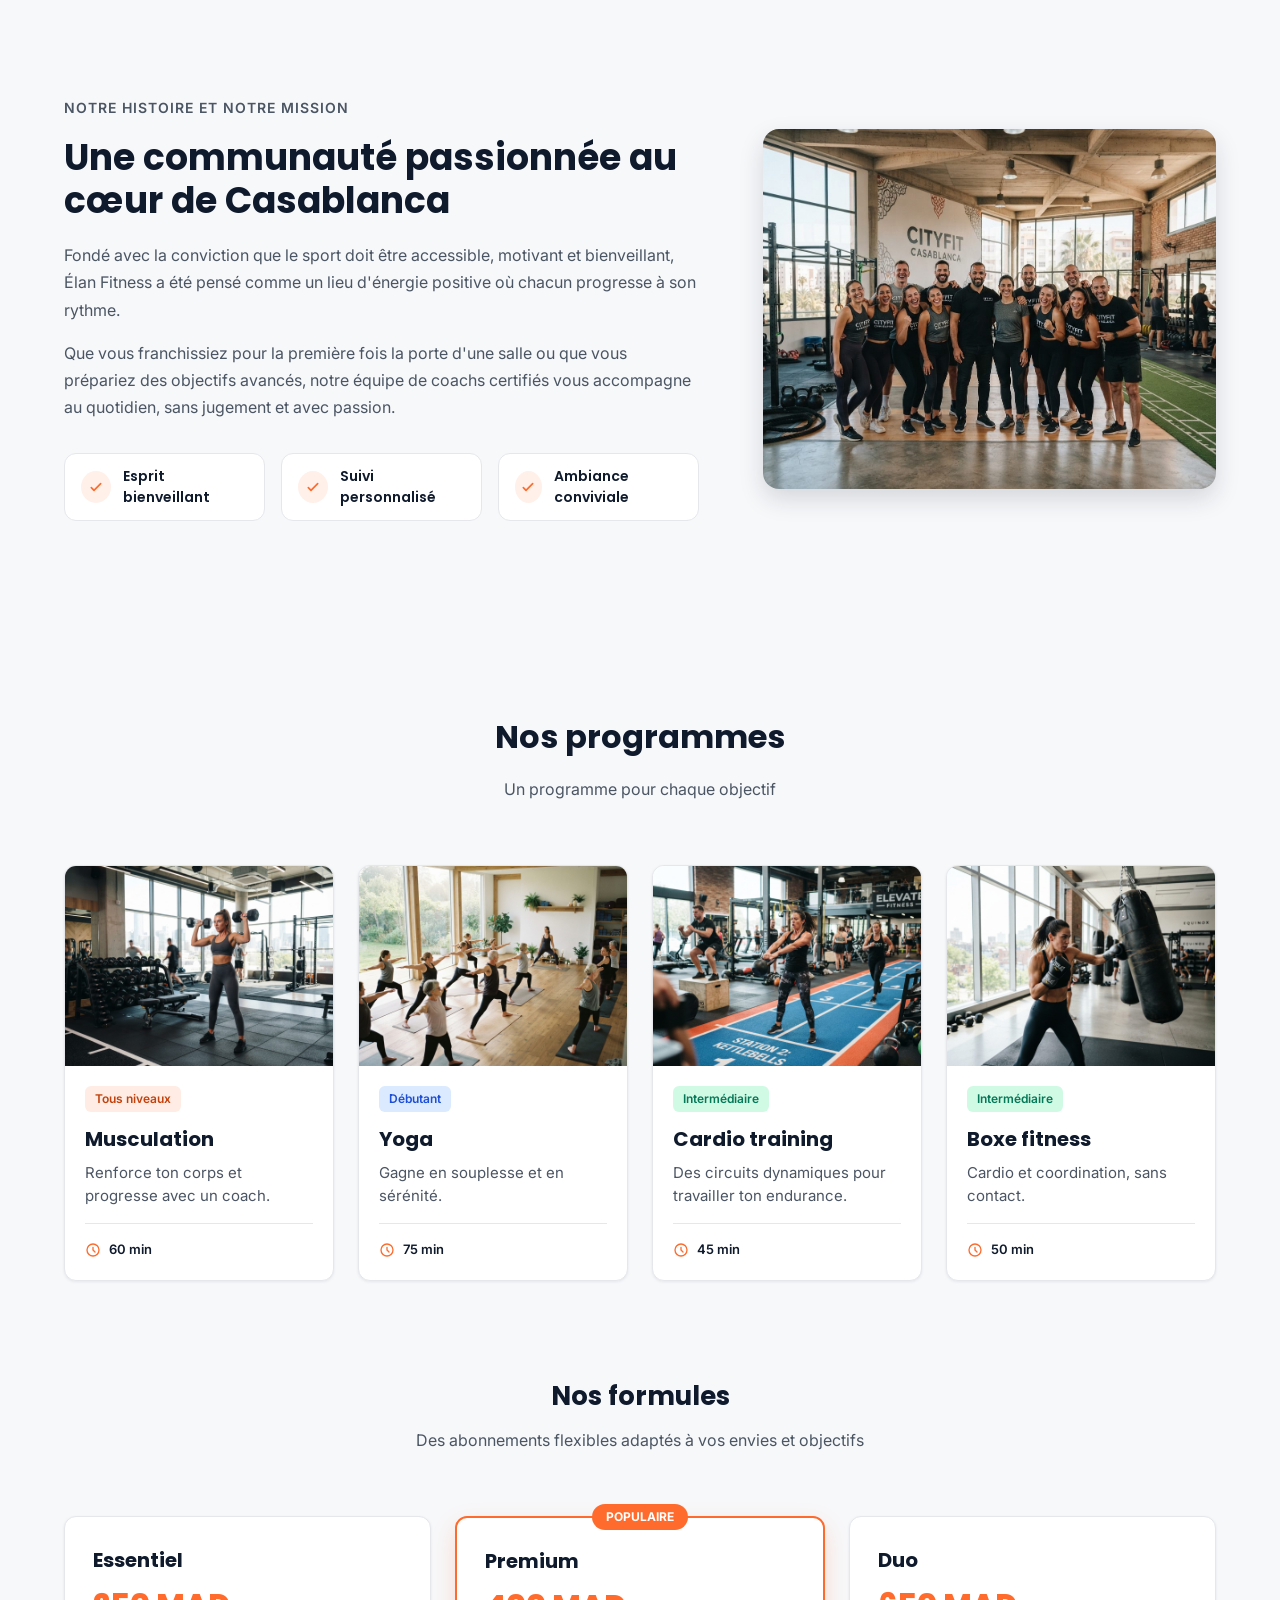
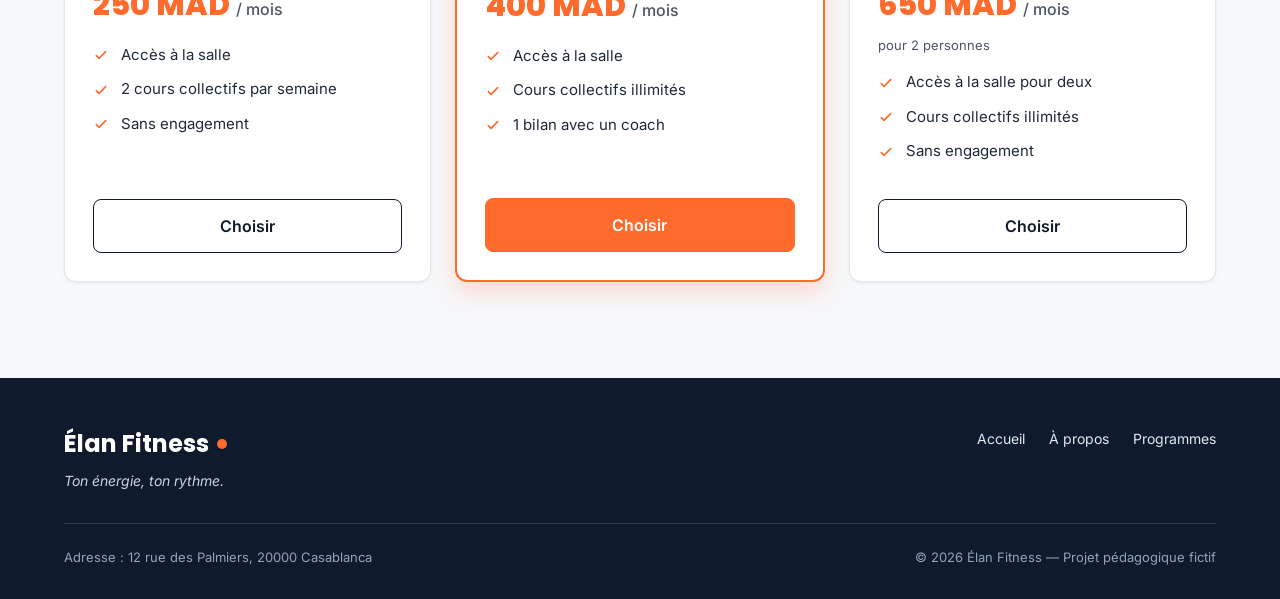
==== Amélioration d'un site web de Fitness/index2.html @ 56b57215 "frist commit" ====
<!DOCTYPE html>
<html lang="fr">
<head>
  <meta charset="UTF-8">
  <meta name="viewport" content="width=device-width, initial-scale=1">
  <meta name="description" content="Élan Fitness, salle de sport à Casablanca : musculation, yoga, cardio et boxe fitness avec des coachs diplômés. Réservez votre cours d'essai gratuit.">
  <title>Élan Fitness | Salle de sport à Casablanca</title>

  <link rel="preconnect" href="https://fonts.googleapis.com">
  <link rel="preconnect" href="https://fonts.gstatic.com" crossorigin>
  <link href="https://fonts.googleapis.com/css2?family=Inter:wght@400;500;600&family=Poppins:wght@600;700;800&display=swap" rel="stylesheet">

  <link rel="stylesheet" href="style.css">
</head>

<body>
  <section id="a-propos" class="section">
      <div class="conteneur apropos-contenu">

        <div class="apropos-texte">
          <p class="sur-titre">Notre histoire et notre mission</p>
          <h2>Une communauté passionnée au cœur de Casablanca</h2>
          <p>
            Fondé avec la conviction que le sport doit être accessible, motivant et bienveillant,
            Élan Fitness a été pensé comme un lieu d'énergie positive où chacun progresse à son rythme.
          </p>
          <p>
            Que vous franchissiez pour la première fois la porte d'une salle ou que vous prépariez des
            objectifs avancés, notre équipe de coachs certifiés vous accompagne au quotidien, sans
            jugement et avec passion.
          </p>

          <ul class="valeurs">
            <li class="valeur">
              <div class="icone icone-petite"><img src="img/icone-check.svg" alt=""></div>
              <span>Esprit bienveillant</span>
            </li>
            <li class="valeur">
              <div class="icone icone-petite"><img src="img/icone-check.svg" alt=""></div>
              <span>Suivi personnalisé</span>
            </li>
            <li class="valeur">
              <div class="icone icone-petite"><img src="img/icone-check.svg" alt=""></div>
              <span>Ambiance conviviale</span>
            </li>
          </ul>
        </div>

        <img class="apropos-image" src="img/equipe.jpg" alt="L'équipe de coachs d'Élan Fitness réunie dans la salle">

      </div>
    </section>

    <section id="programmes" class="section">
      <div class="conteneur">

        <div class="section-titre">
          <h2>Nos programmes</h2>
          <p>Un programme pour chaque objectif</p>
        </div>

        <div class="cartes">

          <article class="carte carte-programme">
            <img src="img/musculation.jpg" alt="Une sportive soulève des haltères dans l'espace musculation">
            <div class="programme-corps">
              <span class="etiquette etiquette-orange">Tous niveaux</span>
              <h3>Musculation</h3>
              <p>Renforce ton corps et progresse avec un coach.</p>
              <p class="duree"><img src="img/icone-duree.svg" alt="">60 min</p>
            </div>
          </article>

          <article class="carte carte-programme">
            <img src="img/yoga.jpg" alt="Un groupe pratique le yoga sur des tapis dans une salle lumineuse">
            <div class="programme-corps">
              <span class="etiquette etiquette-bleue">Débutant</span>
              <h3>Yoga</h3>
              <p>Gagne en souplesse et en sérénité.</p>
              <p class="duree"><img src="img/icone-duree.svg" alt="">75 min</p>
            </div>
          </article>

          <article class="carte carte-programme">
            <img src="img/cardio.jpg" alt="Des sportifs suivent un circuit de cardio training avec des kettlebells">
            <div class="programme-corps">
              <span class="etiquette etiquette-verte">Intermédiaire</span>
              <h3>Cardio training</h3>
              <p>Des circuits dynamiques pour travailler ton endurance.</p>
              <p class="duree"><img src="img/icone-duree.svg" alt="">45 min</p>
            </div>
          </article>

          <article class="carte carte-programme">
            <img src="img/boxe.jpg" alt="Une sportive frappe un sac de frappe pendant un cours de boxe fitness">
            <div class="programme-corps">
              <span class="etiquette etiquette-verte">Intermédiaire</span>
              <h3>Boxe fitness</h3>
              <p>Cardio et coordination, sans contact.</p>
              <p class="duree"><img src="img/icone-duree.svg" alt="">50 min</p>
            </div>
          </article>

        </div>

        <div class="formules">

          <div class="section-titre">
            <h3>Nos formules</h3>
            <p>Des abonnements flexibles adaptés à vos envies et objectifs</p>
          </div>

          <div class="cartes">

            <article class="carte formule">
              <h4>Essentiel</h4>
              <p class="prix">250 MAD <span>/ mois</span></p>
              <ul class="formule-liste">
                <li>Accès à la salle</li>
                <li>2 cours collectifs par semaine</li>
                <li>Sans engagement</li>
              </ul>
              <a href="#contact" class="bouton bouton-secondaire">Choisir</a>
            </article>

            <article class="carte formule formule-populaire">
              <p class="badge-populaire">Populaire</p>
              <h4>Premium</h4>
              <p class="prix">400 MAD <span>/ mois</span></p>
              <ul class="formule-liste">
                <li>Accès à la salle</li>
                <li>Cours collectifs illimités</li>
                <li>1 bilan avec un coach</li>
              </ul>
              <a href="#contact" class="bouton bouton-principal">Choisir</a>
            </article>

            <article class="carte formule">
              <h4>Duo</h4>
              <p class="prix">650 MAD <span>/ mois</span></p>
              <p class="prix-note">pour 2 personnes</p>
              <ul class="formule-liste">
                <li>Accès à la salle pour deux</li>
                <li>Cours collectifs illimités</li>
                <li>Sans engagement</li>
              </ul>
              <a href="#contact" class="bouton bouton-secondaire">Choisir</a>
            </article>

          </div>
        </div>

      </div>
    </section>

  </main>

  <footer class="pied-de-page">
    <div class="conteneur">

      <div class="pied-haut">
        <div>
          <p class="logo logo-clair">Élan Fitness</p>
          <p class="slogan">Ton énergie, ton rythme.</p>
        </div>

        <nav aria-label="Navigation du pied de page">
          <ul class="menu menu-pied">
            <li><a href="#accueil">Accueil</a></li>
            <li><a href="#a-propos">À propos</a></li>
            <li><a href="#programmes">Programmes</a></li>
          </ul>
        </nav>
      </div>

      <div class="pied-bas">
        <p>Adresse : 12 rue des Palmiers, 20000 Casablanca</p>
        <p>&copy; 2026 Élan Fitness — Projet pédagogique fictif</p>
      </div>

    </div>
  </footer>

</body>
</html>


   
</body>
---- Amélioration d'un site web de Fitness/style.css ----
* {
  box-sizing: border-box;
  margin: 0;
  padding: 0;
}

html {
  scroll-behavior: smooth;
}

body {
  font-family: 'Inter', Arial, sans-serif;
  font-size: 16px;
  line-height: 1.5;
  color: #1F2937;
  background-color: #F7F8FA;
}

h1, h2, h3, h4 {
  font-family: 'Poppins', Arial, sans-serif;
  color: #0F1B2D;
}

a {
  color: inherit;
  text-decoration: none;
}

ul {
  list-style: none;
}

img {
  display: block;
  max-width: 100%;
}

a:focus-visible,
button:focus-visible {
  outline: 3px solid #FF6B2C;
  outline-offset: 2px;
}

.conteneur {
  width: 100%;
  max-width: 1200px;
  margin: 0 auto;
  padding: 0 24px;
}

.section {
  padding: 96px 0;
}

.section-blanche {
  background-color: #FFFFFF;
  border-top: 1px solid #E5E7EB;
  border-bottom: 1px solid #E5E7EB;
}

.section-titre {
  max-width: 640px;
  margin: 0 auto 64px;
  text-align: center;
}

.section-titre h2 {
  font-size: 32px;
  margin-bottom: 16px;
}

.section-titre h3 {
  font-size: 26px;
  margin-bottom: 12px;
}

.section-titre p {
  color: #4B5563;
}

.sur-titre {
  font-size: 14px;
  font-weight: 600;
  color: #FF6B2C;
  text-transform: uppercase;
  letter-spacing: 1px;
  margin-bottom: 12px;
}

.bouton {
  display: inline-block;
  padding: 14px 28px;
  border-radius: 8px;
  font-size: 16px;
  font-weight: 600;
  text-align: center;
  cursor: pointer;
}

.bouton-principal {
  background-color: #FF6B2C;
  border: 1px solid #FF6B2C;
  color: #FFFFFF;
}

.bouton-principal:hover {
  background-color: #F05817;
}

.bouton-secondaire {
  background-color: #FFFFFF;
  border: 1px solid #0F1B2D;
  color: #0F1B2D;
}

.bouton-secondaire:hover {
  background-color: #F3F4F6;
}

.cartes {
  display: flex;
  gap: 24px;
}

.carte {
  flex: 1;
  background-color: #FFFFFF;
  border: 1px solid #E5E7EB;
  border-radius: 12px;
  box-shadow: 0 1px 3px rgba(15, 27, 45, 0.08);
}

.icone {
  width: 48px;
  height: 48px;
  background-color: #FFF0EA;
  border-radius: 8px;
  display: flex;
  align-items: center;
  justify-content: center;
}

.icone img {
  width: 24px;
  height: 24px;
}

.icone-petite {
  width: 32px;
  height: 32px;
  border-radius: 50%;
}

.icone-petite img {
  width: 16px;
  height: 16px;
}

.en-tete {
  position: sticky;
  top: 0;
  z-index: 10;
  background-color: #FFFFFF;
  border-bottom: 1px solid #E5E7EB;
}

.en-tete-contenu {
  height: 80px;
  display: flex;
  align-items: center;
  justify-content: space-between;
}

.logo {
  display: flex;
  align-items: center;
  font-family: 'Poppins', Arial, sans-serif;
  font-size: 24px;
  font-weight: 700;
  color: #0F1B2D;
}

.logo::after {
  content: "";
  width: 10px;
  height: 10px;
  margin-left: 8px;
  background-color: #FF6B2C;
  border-radius: 50%;
}

.menu {
  display: flex;
  gap: 32px;
}

.menu a {
  font-weight: 500;
  padding-bottom: 4px;
  border-bottom: 2px solid transparent;
}

.menu a:hover {
  color: #FF6B2C;
}

.menu .lien-actif {
  color: #FF6B2C;
  font-weight: 600;
  border-bottom-color: #FF6B2C;
}

.hero {
  padding: 64px 0 96px;
}

.hero-contenu {
  display: flex;
  align-items: center;
  gap: 32px;
}

.hero-texte {
  flex: 7;
}

.hero-texte h1 {
  font-size: 48px;
  font-weight: 800;
  line-height: 1.2;
  margin-bottom: 24px;
}

.hero-description {
  max-width: 520px;
  font-size: 18px;
  line-height: 1.6;
  color: #4B5563;
  margin-bottom: 32px;
}

.boutons {
  display: flex;
  flex-wrap: wrap;
  gap: 16px;
}

.hero-image {
  flex: 5;
  min-width: 0;
  height: 400px;
  object-fit: cover;
  border-radius: 16px;
  border: 1px solid #E5E7EB;
  box-shadow: 0 10px 25px rgba(15, 27, 45, 0.15);
}

.chiffres {
  display: flex;
  margin-top: 64px;
  padding: 32px;
  background-color: #FFFFFF;
  border: 1px solid #E5E7EB;
  border-radius: 12px;
  box-shadow: 0 1px 3px rgba(15, 27, 45, 0.08);
}

.chiffre {
  flex: 1;
  text-align: center;
  font-weight: 500;
  color: #0F1B2D;
}

.chiffre + .chiffre {
  border-left: 1px solid #E5E7EB;
}

.chiffre-nombre {
  font-family: 'Poppins', Arial, sans-serif;
  font-size: 36px;
  font-weight: 800;
  color: #FF6B2C;
}

.carte-avantage {
  padding: 24px;
  background-color: #F7F8FA;
  box-shadow: none;
}

.carte-avantage .icone {
  margin-bottom: 20px;
}

.carte-avantage h3 {
  font-size: 20px;
  margin-bottom: 8px;
}

.carte-avantage p {
  color: #4B5563;
  line-height: 1.6;
}

.apropos-contenu {
  display: flex;
  align-items: center;
  gap: 64px;
}

.apropos-texte {
  flex: 7;
}

.apropos-texte h2 {
  font-size: 36px;
  line-height: 1.2;
  margin-bottom: 20px;
}

.apropos-texte p {
  color: #4B5563;
  line-height: 1.7;
  margin-bottom: 16px;
}

.valeurs {
  display: flex;
  gap: 16px;
  margin-top: 32px;
}

.valeur {
  flex: 1;
  display: flex;
  align-items: center;
  gap: 12px;
  padding: 12px 16px;
  background-color: #FFFFFF;
  border: 1px solid #E5E7EB;
  border-radius: 12px;
  font-family: 'Poppins', Arial, sans-serif;
  font-size: 14px;
  font-weight: 600;
  color: #0F1B2D;
}

.apropos-image {
  flex: 5;
  min-width: 0;
  height: 360px;
  object-fit: cover;
  border-radius: 16px;
  box-shadow: 0 10px 25px rgba(15, 27, 45, 0.15);
}

.carte-programme {
  display: flex;
  flex-direction: column;
  overflow: hidden;
}

.carte-programme > img {
  width: 100%;
  height: 200px;
  object-fit: cover;
}

.programme-corps {
  flex: 1;
  display: flex;
  flex-direction: column;
  padding: 20px;
}

.programme-corps h3 {
  font-size: 20px;
  margin-bottom: 8px;
}

.programme-corps p {
  font-size: 15px;
  color: #4B5563;
}

.etiquette {
  align-self: flex-start;
  padding: 4px 10px;
  margin-bottom: 12px;
  border-radius: 6px;
  font-size: 12px;
  font-weight: 600;
}

.etiquette-orange {
  background-color: #FFEDE5;
  color: #C2410C;
}

.etiquette-bleue {
  background-color: #DBEAFE;
  color: #1D4ED8;
}

.etiquette-verte {
  background-color: #D1FAE5;
  color: #047857;
}

.programme-corps .duree {
  display: flex;
  align-items: center;
  gap: 8px;
  margin-top: auto;
  padding-top: 16px;
  border-top: 1px solid #E5E7EB;
  font-size: 13px;
  font-weight: 600;
  color: #0F1B2D;
}

.programme-corps h3 + p {
  margin-bottom: 16px;
}

.duree img {
  width: 16px;
  height: 16px;
}

.formules {
  margin-top: 96px;
}

.formule {
  position: relative;
  display: flex;
  flex-direction: column;
  padding: 28px;
}

.formule h4 {
  font-size: 20px;
}

.prix {
  margin: 8px 0 16px;
  font-family: 'Poppins', Arial, sans-serif;
  font-size: 30px;
  font-weight: 800;
  color: #FF6B2C;
}

.prix span {
  font-family: 'Inter', Arial, sans-serif;
  font-size: 16px;
  font-weight: 500;
  color: #4B5563;
}

.prix-note {
  margin: -8px 0 16px;
  font-size: 13px;
  color: #4B5563;
}

.formule-liste {
  flex: 1;
  margin-bottom: 24px;
}

.formule-liste li {
  padding-left: 28px;
  margin-bottom: 12px;
  font-size: 15px;
  background-image: url('img/icone-check.svg');
  background-repeat: no-repeat;
  background-position: left center;
  background-size: 16px;
}

.formule .bouton {
  display: block;
}

.formule-populaire {
  border: 2px solid #FF6B2C;
  box-shadow: 0 10px 25px rgba(255, 107, 44, 0.2);
}

.badge-populaire {
  position: absolute;
  top: -14px;
  left: 50%;
  transform: translateX(-50%);
  padding: 4px 14px;
  background-color: #FF6B2C;
  border-radius: 999px;
  font-size: 12px;
  font-weight: 700;
  text-transform: uppercase;
  color: #FFFFFF;
}

.pied-de-page {
  padding: 48px 0 32px;
  background-color: #0F1B2D;
  color: #FFFFFF;
}

.pied-haut {
  display: flex;
  justify-content: space-between;
  align-items: flex-start;
  padding-bottom: 32px;
  border-bottom: 1px solid rgba(255, 255, 255, 0.15);
}

.logo-clair {
  color: #FFFFFF;
}

.slogan {
  margin-top: 8px;
  font-size: 14px;
  font-style: italic;
  color: #CBD5E1;
}

.menu-pied {
  gap: 24px;
}

.menu-pied a {
  font-size: 14px;
  font-weight: 400;
  color: #E2E8F0;
}

.pied-bas {
  display: flex;
  justify-content: space-between;
  margin-top: 24px;
  font-size: 13px;
  color: #94A3B8;
}
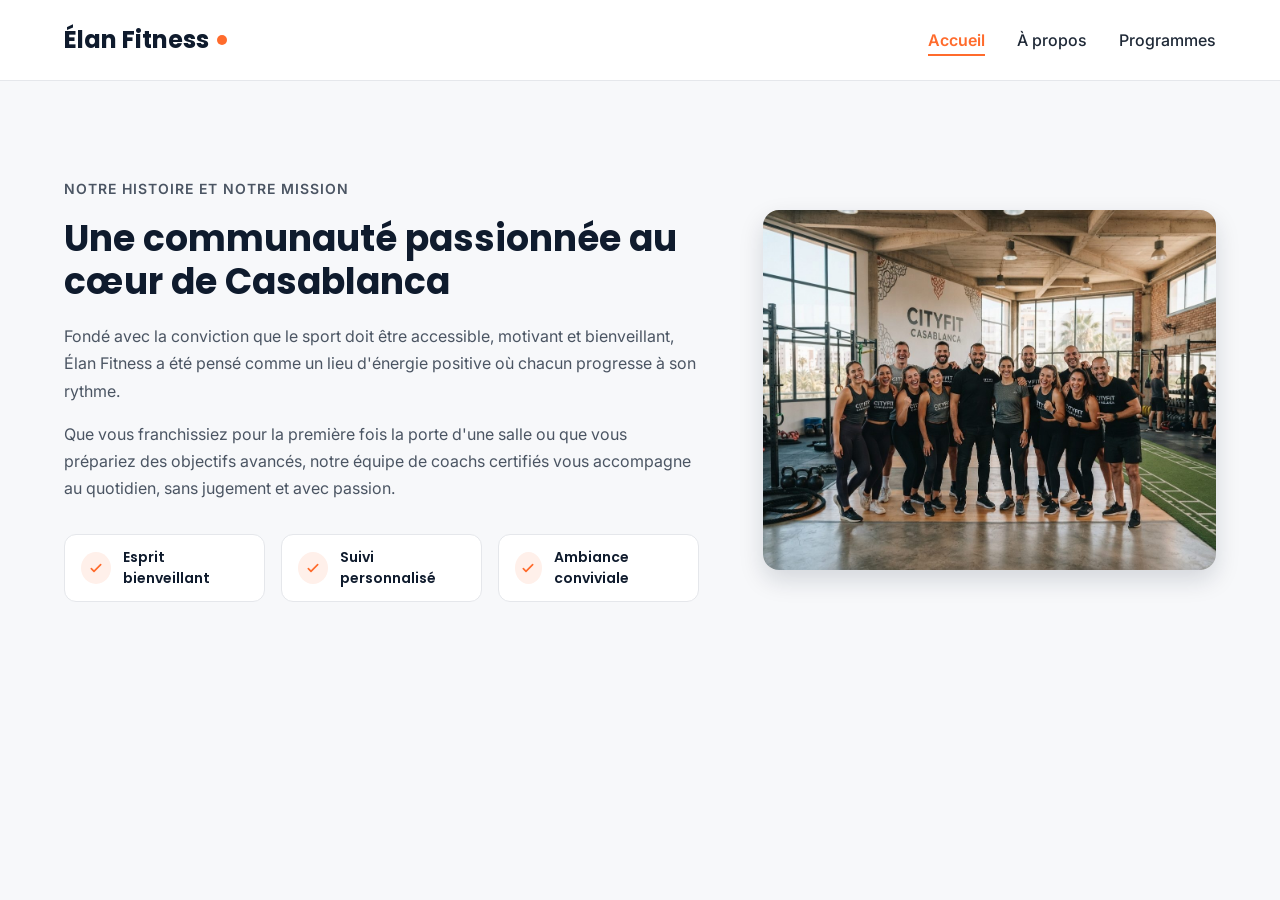
==== commit db92cc29: "seconde commit" ====
--- a/Amélioration d'un site web de Fitness/index2.html
+++ b/Amélioration d'un site web de Fitness/index2.html
@@ -1,3 +1,4 @@
+
 <!DOCTYPE html>
 <html lang="fr">
 <head>
@@ -14,6 +15,20 @@
 </head>
 
 <body>
+
+  <header class="en-tete">
+    <div class="conteneur en-tete-contenu">
+      <a href="#accueil" class="logo">Élan Fitness</a>
+
+      <nav aria-label="Navigation principale">
+        <ul class="menu">
+          <li><a href="index.html" class="lien-actif">Accueil</a></li>
+          <li><a href="index2.html">À propos</a></li>
+          <li><a href="index3.html">Programmes</a></li>
+        </ul>
+      </nav>
+    </div>
+  </header>
   <section id="a-propos" class="section">
       <div class="conteneur apropos-contenu">
 
@@ -50,140 +65,3 @@
 
       </div>
     </section>
-
-    <section id="programmes" class="section">
-      <div class="conteneur">
-
-        <div class="section-titre">
-          <h2>Nos programmes</h2>
-          <p>Un programme pour chaque objectif</p>
-        </div>
-
-        <div class="cartes">
-
-          <article class="carte carte-programme">
-            <img src="img/musculation.jpg" alt="Une sportive soulève des haltères dans l'espace musculation">
-            <div class="programme-corps">
-              <span class="etiquette etiquette-orange">Tous niveaux</span>
-              <h3>Musculation</h3>
-              <p>Renforce ton corps et progresse avec un coach.</p>
-              <p class="duree"><img src="img/icone-duree.svg" alt="">60 min</p>
-            </div>
-          </article>
-
-          <article class="carte carte-programme">
-            <img src="img/yoga.jpg" alt="Un groupe pratique le yoga sur des tapis dans une salle lumineuse">
-            <div class="programme-corps">
-              <span class="etiquette etiquette-bleue">Débutant</span>
-              <h3>Yoga</h3>
-              <p>Gagne en souplesse et en sérénité.</p>
-              <p class="duree"><img src="img/icone-duree.svg" alt="">75 min</p>
-            </div>
-          </article>
-
-          <article class="carte carte-programme">
-            <img src="img/cardio.jpg" alt="Des sportifs suivent un circuit de cardio training avec des kettlebells">
-            <div class="programme-corps">
-              <span class="etiquette etiquette-verte">Intermédiaire</span>
-              <h3>Cardio training</h3>
-              <p>Des circuits dynamiques pour travailler ton endurance.</p>
-              <p class="duree"><img src="img/icone-duree.svg" alt="">45 min</p>
-            </div>
-          </article>
-
-          <article class="carte carte-programme">
-            <img src="img/boxe.jpg" alt="Une sportive frappe un sac de frappe pendant un cours de boxe fitness">
-            <div class="programme-corps">
-              <span class="etiquette etiquette-verte">Intermédiaire</span>
-              <h3>Boxe fitness</h3>
-              <p>Cardio et coordination, sans contact.</p>
-              <p class="duree"><img src="img/icone-duree.svg" alt="">50 min</p>
-            </div>
-          </article>
-
-        </div>
-
-        <div class="formules">
-
-          <div class="section-titre">
-            <h3>Nos formules</h3>
-            <p>Des abonnements flexibles adaptés à vos envies et objectifs</p>
-          </div>
-
-          <div class="cartes">
-
-            <article class="carte formule">
-              <h4>Essentiel</h4>
-              <p class="prix">250 MAD <span>/ mois</span></p>
-              <ul class="formule-liste">
-                <li>Accès à la salle</li>
-                <li>2 cours collectifs par semaine</li>
-                <li>Sans engagement</li>
-              </ul>
-              <a href="#contact" class="bouton bouton-secondaire">Choisir</a>
-            </article>
-
-            <article class="carte formule formule-populaire">
-              <p class="badge-populaire">Populaire</p>
-              <h4>Premium</h4>
-              <p class="prix">400 MAD <span>/ mois</span></p>
-              <ul class="formule-liste">
-                <li>Accès à la salle</li>
-                <li>Cours collectifs illimités</li>
-                <li>1 bilan avec un coach</li>
-              </ul>
-              <a href="#contact" class="bouton bouton-principal">Choisir</a>
-            </article>
-
-            <article class="carte formule">
-              <h4>Duo</h4>
-              <p class="prix">650 MAD <span>/ mois</span></p>
-              <p class="prix-note">pour 2 personnes</p>
-              <ul class="formule-liste">
-                <li>Accès à la salle pour deux</li>
-                <li>Cours collectifs illimités</li>
-                <li>Sans engagement</li>
-              </ul>
-              <a href="#contact" class="bouton bouton-secondaire">Choisir</a>
-            </article>
-
-          </div>
-        </div>
-
-      </div>
-    </section>
-
-  </main>
-
-  <footer class="pied-de-page">
-    <div class="conteneur">
-
-      <div class="pied-haut">
-        <div>
-          <p class="logo logo-clair">Élan Fitness</p>
-          <p class="slogan">Ton énergie, ton rythme.</p>
-        </div>
-
-        <nav aria-label="Navigation du pied de page">
-          <ul class="menu menu-pied">
-            <li><a href="#accueil">Accueil</a></li>
-            <li><a href="#a-propos">À propos</a></li>
-            <li><a href="#programmes">Programmes</a></li>
-          </ul>
-        </nav>
-      </div>
-
-      <div class="pied-bas">
-        <p>Adresse : 12 rue des Palmiers, 20000 Casablanca</p>
-        <p>&copy; 2026 Élan Fitness — Projet pédagogique fictif</p>
-      </div>
-
-    </div>
-  </footer>
-
-</body>
-</html>
-
-
-   
-</body>
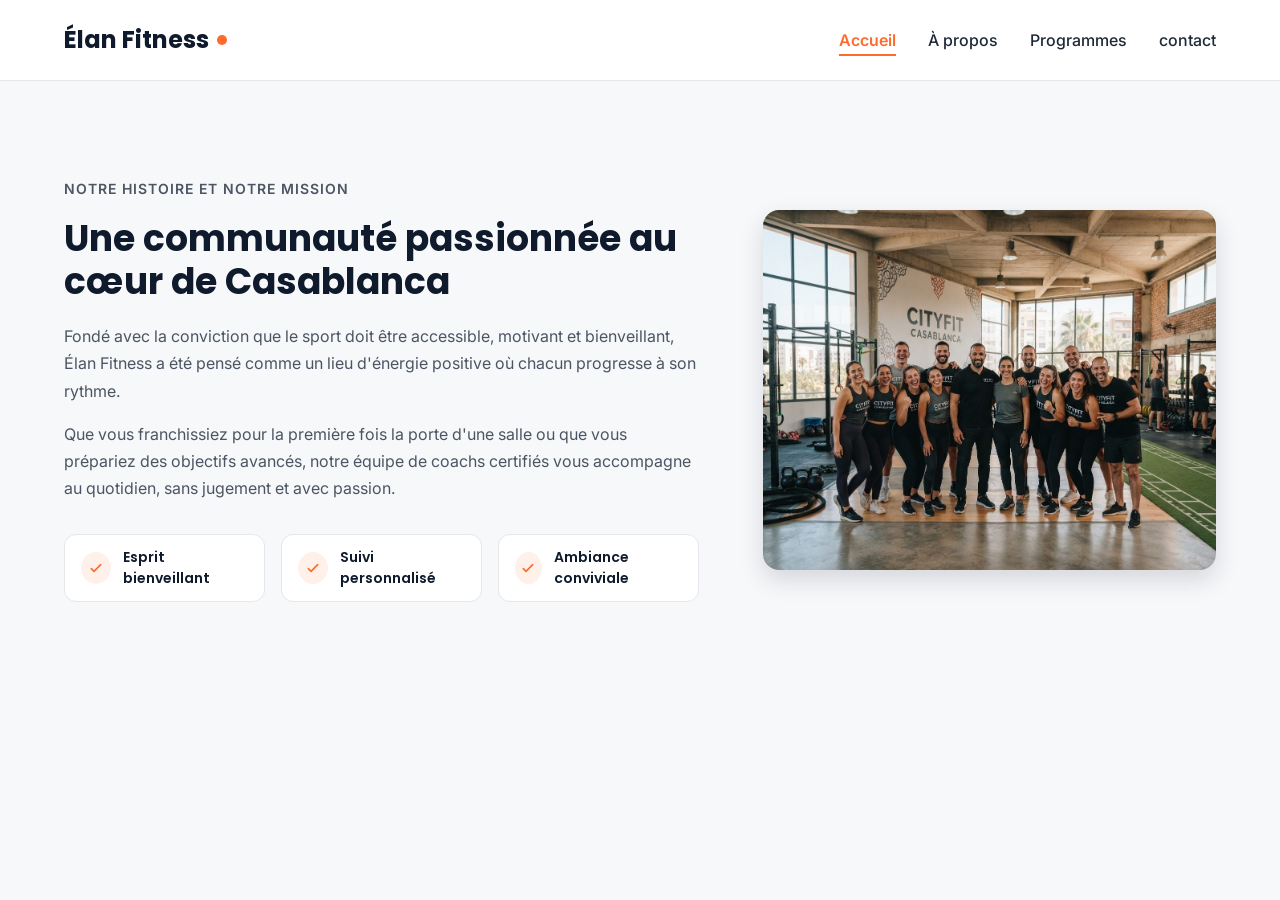
==== commit d92d6b03: "triple commit" ====
--- a/Amélioration d'un site web de Fitness/index2.html
+++ b/Amélioration d'un site web de Fitness/index2.html
@@ -25,6 +25,7 @@
           <li><a href="index.html" class="lien-actif">Accueil</a></li>
           <li><a href="index2.html">À propos</a></li>
           <li><a href="index3.html">Programmes</a></li>
+          <li><a href="index4.html">contact</a></li>
         </ul>
       </nav>
     </div>
--- a/Amélioration d'un site web de Fitness/style.css
+++ b/Amélioration d'un site web de Fitness/style.css
@@ -16,7 +16,10 @@
   background-color: #F7F8FA;
 }
 
-h1, h2, h3, h4 {
+h1,
+h2,
+h3,
+h4 {
   font-family: 'Poppins', Arial, sans-serif;
   color: #0F1B2D;
 }
@@ -272,7 +275,7 @@
   color: #0F1B2D;
 }
 
-.chiffre + .chiffre {
+.chiffre+.chiffre {
   border-left: 1px solid #E5E7EB;
 }
 
@@ -361,7 +364,7 @@
   overflow: hidden;
 }
 
-.carte-programme > img {
+.carte-programme>img {
   width: 100%;
   height: 200px;
   object-fit: cover;
@@ -420,7 +423,7 @@
   color: #0F1B2D;
 }
 
-.programme-corps h3 + p {
+.programme-corps h3+p {
   margin-bottom: 16px;
 }
 
@@ -545,3 +548,4 @@
   font-size: 13px;
   color: #94A3B8;
 }
+
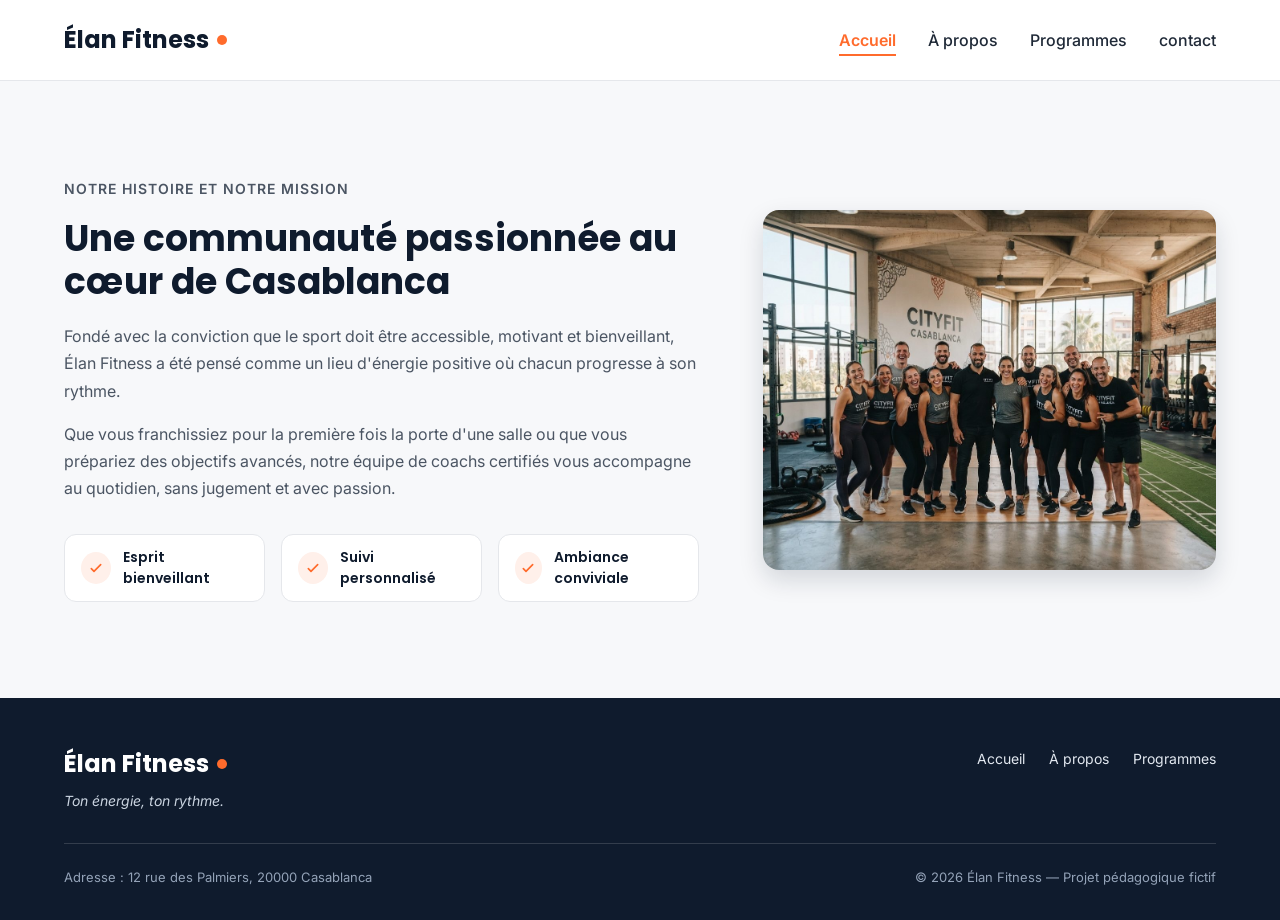
==== commit 1ca154b8: "v4" ====
--- a/Amélioration d'un site web de Fitness/index2.html
+++ b/Amélioration d'un site web de Fitness/index2.html
@@ -66,3 +66,33 @@
 
       </div>
     </section>
+      </main>
+
+  <footer class="pied-de-page">
+    <div class="conteneur">
+
+      <div class="pied-haut">
+        <div>
+          <p class="logo logo-clair">Élan Fitness</p>
+          <p class="slogan">Ton énergie, ton rythme.</p>
+        </div>
+
+        <nav aria-label="Navigation du pied de page">
+          <ul class="menu menu-pied">
+            <li><a href="#accueil">Accueil</a></li>
+            <li><a href="#a-propos">À propos</a></li>
+            <li><a href="#programmes">Programmes</a></li>
+          </ul>
+        </nav>
+      </div>
+
+      <div class="pied-bas">
+        <p>Adresse : 12 rue des Palmiers, 20000 Casablanca</p>
+        <p>&copy; 2026 Élan Fitness — Projet pédagogique fictif</p>
+      </div>
+
+    </div>
+  </footer>
+
+</body>
+</html>
--- a/Amélioration d'un site web de Fitness/style.css
+++ b/Amélioration d'un site web de Fitness/style.css
@@ -549,3 +549,46 @@
   color: #94A3B8;
 }
 
+.pied-de-page {
+  padding: 48px 0 32px;
+  background-color: #0F1B2D;
+  color: #FFFFFF;
+}
+
+.pied-haut {
+  display: flex;
+  justify-content: space-between;
+  align-items: flex-start;
+  padding-bottom: 32px;
+  border-bottom: 1px solid rgba(255, 255, 255, 0.15);
+}
+
+.logo-clair {
+  color: #FFFFFF;
+}
+
+.slogan {
+  margin-top: 8px;
+  font-size: 14px;
+  font-style: italic;
+  color: #CBD5E1;
+}
+
+.menu-pied {
+  gap: 24px;
+}
+
+.menu-pied a {
+  font-size: 14px;
+  font-weight: 400;
+  color: #E2E8F0;
+}
+
+.pied-bas {
+  display: flex;
+  justify-content: space-between;
+  margin-top: 24px;
+  font-size: 13px;
+  color: #94A3B8;
+}
+
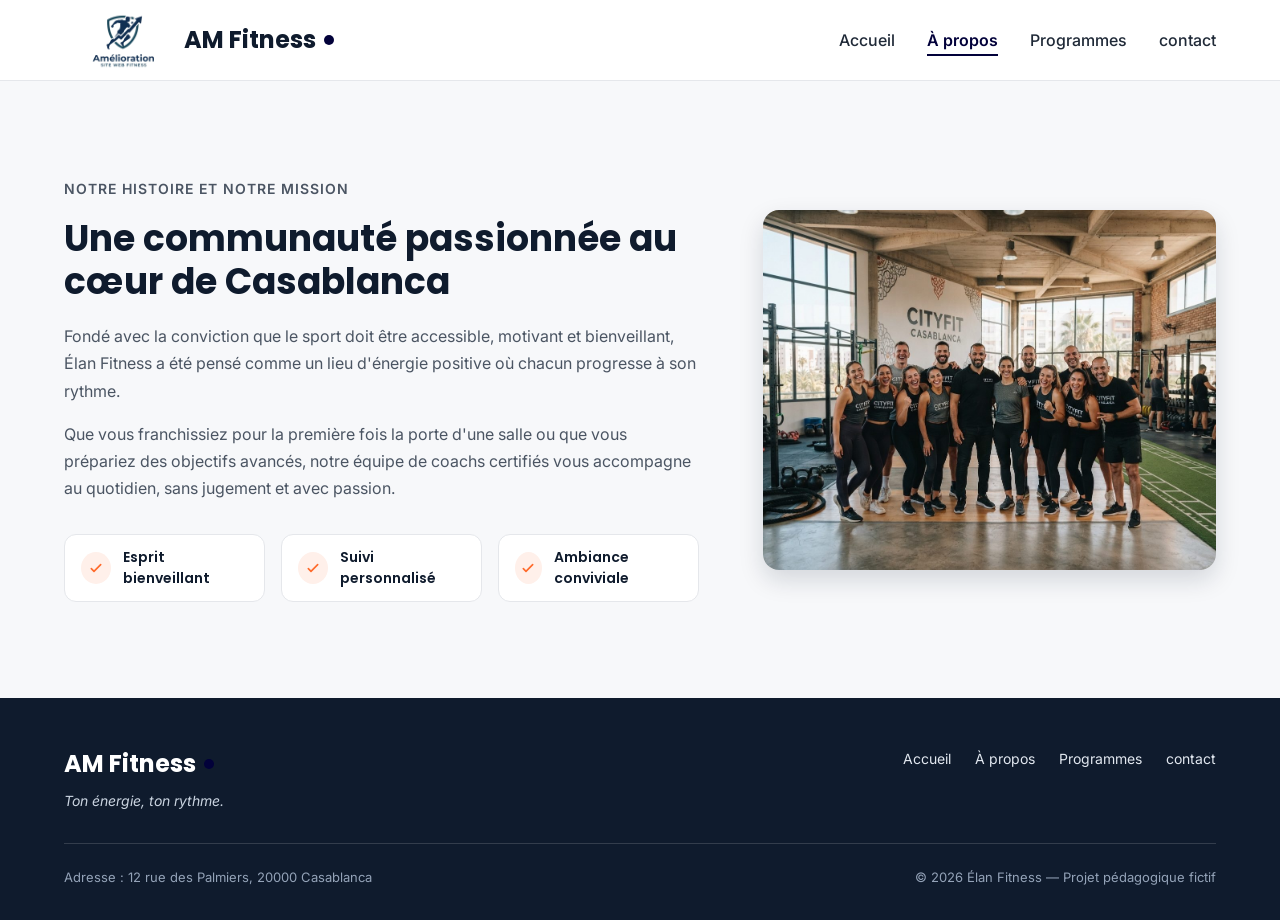
==== commit 808eff97: "v5" ====
--- a/Amélioration d'un site web de Fitness/index2.html
+++ b/Amélioration d'un site web de Fitness/index2.html
@@ -18,12 +18,12 @@
 
   <header class="en-tete">
     <div class="conteneur en-tete-contenu">
-      <a href="#accueil" class="logo">Élan Fitness</a>
+    <a href="#accueil" class="logo"><img src="img/transparent-image.png" id="logo">AM Fitness </a>
 
       <nav aria-label="Navigation principale">
         <ul class="menu">
-          <li><a href="index.html" class="lien-actif">Accueil</a></li>
-          <li><a href="index2.html">À propos</a></li>
+          <li><a href="index.html" >Accueil</a></li>
+          <li><a href="index2.html"class="lien-actif">À propos</a></li>
           <li><a href="index3.html">Programmes</a></li>
           <li><a href="index4.html">contact</a></li>
         </ul>
@@ -73,15 +73,17 @@
 
       <div class="pied-haut">
         <div>
-          <p class="logo logo-clair">Élan Fitness</p>
+          <p class="logo logo-clair">AM Fitness</p>
           <p class="slogan">Ton énergie, ton rythme.</p>
         </div>
 
         <nav aria-label="Navigation du pied de page">
           <ul class="menu menu-pied">
-            <li><a href="#accueil">Accueil</a></li>
-            <li><a href="#a-propos">À propos</a></li>
-            <li><a href="#programmes">Programmes</a></li>
+            <li><a href="index.html" >Accueil</a></li>
+            <li><a href="index2.html">À propos</a></li>
+            <li><a href="index3.html">Programmes</a></li>
+            <li><a href="index4.html">contact</a></li>
+
           </ul>
         </nav>
       </div>
--- a/Amélioration d'un site web de Fitness/style.css
+++ b/Amélioration d'un site web de Fitness/style.css
@@ -84,7 +84,7 @@
 .sur-titre {
   font-size: 14px;
   font-weight: 600;
-  color: #FF6B2C;
+  color: #02013a;
   text-transform: uppercase;
   letter-spacing: 1px;
   margin-bottom: 12px;
@@ -101,13 +101,13 @@
 }
 
 .bouton-principal {
-  background-color: #FF6B2C;
-  border: 1px solid #FF6B2C;
+  background-color: #02013a;
+  border: 1px solid cornflowerblue;
   color: #FFFFFF;
 }
 
 .bouton-principal:hover {
-  background-color: #F05817;
+  background-color: #02013a;
 }
 
 .bouton-secondaire {
@@ -188,7 +188,7 @@
   width: 10px;
   height: 10px;
   margin-left: 8px;
-  background-color: #FF6B2C;
+  background-color: #02013a;
   border-radius: 50%;
 }
 
@@ -204,13 +204,13 @@
 }
 
 .menu a:hover {
-  color: #FF6B2C;
+  color: #02013a;
 }
 
 .menu .lien-actif {
-  color: #FF6B2C;
+  color: #02013a;
   font-weight: 600;
-  border-bottom-color: #FF6B2C;
+  border-bottom-color: #02013a;
 }
 
 .hero {
@@ -283,7 +283,7 @@
   font-family: 'Poppins', Arial, sans-serif;
   font-size: 36px;
   font-weight: 800;
-  color: #FF6B2C;
+  color: #02013a;
 }
 
 .carte-avantage {
@@ -398,12 +398,12 @@
 
 .etiquette-orange {
   background-color: #FFEDE5;
-  color: #C2410C;
+  color: #02013a;
 }
 
 .etiquette-bleue {
   background-color: #DBEAFE;
-  color: #1D4ED8;
+  color: #02013a;
 }
 
 .etiquette-verte {
@@ -452,7 +452,7 @@
   font-family: 'Poppins', Arial, sans-serif;
   font-size: 30px;
   font-weight: 800;
-  color: #FF6B2C;
+  color: #040070;
 }
 
 .prix span {
@@ -488,7 +488,7 @@
 }
 
 .formule-populaire {
-  border: 2px solid #FF6B2C;
+  border: 2px solid #02013a;
   box-shadow: 0 10px 25px rgba(255, 107, 44, 0.2);
 }
 
@@ -498,7 +498,7 @@
   left: 50%;
   transform: translateX(-50%);
   padding: 4px 14px;
-  background-color: #FF6B2C;
+  background-color: #02013a;
   border-radius: 999px;
   font-size: 12px;
   font-weight: 700;
@@ -592,3 +592,9 @@
   color: #94A3B8;
 }
 
+#logo{
+  max-height: 150px;
+  max-width: 200px;
+  width: 120px;
+  height: 120px
+}
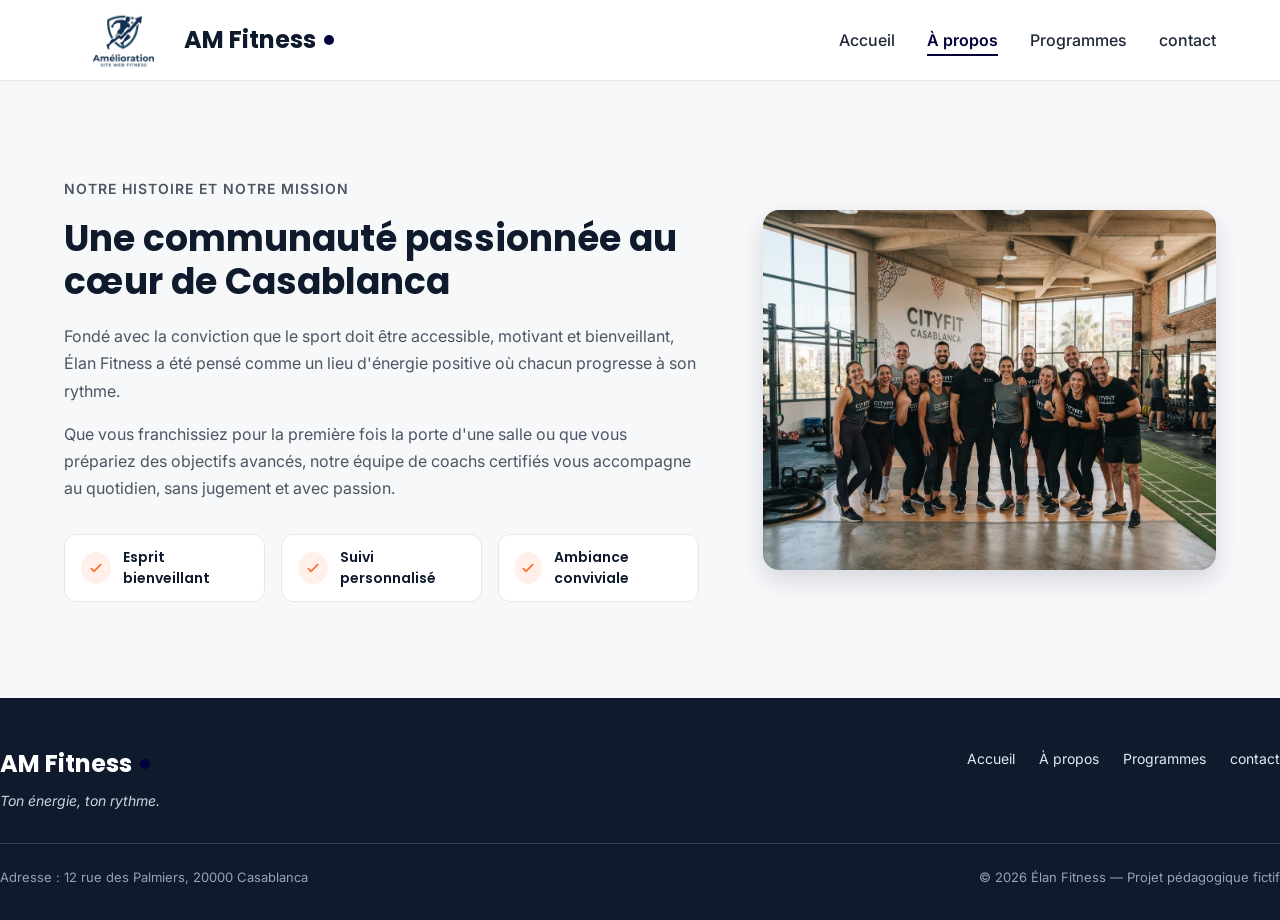
==== commit 97d76022: "FINAL VERSION" ====
--- a/Amélioration d'un site web de Fitness/index2.html
+++ b/Amélioration d'un site web de Fitness/index2.html
@@ -18,7 +18,7 @@
 
   <header class="en-tete">
     <div class="conteneur en-tete-contenu">
-    <a href="#accueil" class="logo"><img src="img/transparent-image.png" id="logo">AM Fitness </a>
+    <a href="index.html" class="logo"><img src="img/transparent-image.png" id="logo">AM Fitness </a>
 
       <nav aria-label="Navigation principale">
         <ul class="menu">
@@ -35,12 +35,12 @@
 
         <div class="apropos-texte">
           <p class="sur-titre">Notre histoire et notre mission</p>
-          <h2>Une communauté passionnée au cœur de Casablanca</h2>
-          <p>
+          <h2 id="textre3">Une communauté passionnée au cœur de Casablanca</h2>
+          <p id="p1">
             Fondé avec la conviction que le sport doit être accessible, motivant et bienveillant,
             Élan Fitness a été pensé comme un lieu d'énergie positive où chacun progresse à son rythme.
           </p>
-          <p>
+          <p id="p2">
             Que vous franchissiez pour la première fois la porte d'une salle ou que vous prépariez des
             objectifs avancés, notre équipe de coachs certifiés vous accompagne au quotidien, sans
             jugement et avec passion.
@@ -69,7 +69,7 @@
       </main>
 
   <footer class="pied-de-page">
-    <div class="conteneur">
+    <div class="conteneur2">
 
       <div class="pied-haut">
         <div>
--- a/Amélioration d'un site web de Fitness/style.css
+++ b/Amélioration d'un site web de Fitness/style.css
@@ -1,4 +1,4 @@
-* {
+  * {
   box-sizing: border-box;
   margin: 0;
   padding: 0;
@@ -40,7 +40,7 @@
 
 a:focus-visible,
 button:focus-visible {
-  outline: 3px solid #FF6B2C;
+  outline: 3px solid ;
   outline-offset: 2px;
 }
 
@@ -102,7 +102,7 @@
 
 .bouton-principal {
   background-color: #02013a;
-  border: 1px solid cornflowerblue;
+  border: 1px solid co;
   color: #FFFFFF;
 }
 
@@ -597,4 +597,293 @@
   max-width: 200px;
   width: 120px;
   height: 120px
+}
+@media(Max-width:767px){
+  .hero-image {
+  position: absolute;
+  flex: 5;
+  min-width: 0px;
+  height: 200px;
+  left: 50px;
+  
+  object-fit: cover;
+  border-radius: 16px;
+  border: 1px solid #E5E7EB;
+  box-shadow: 0 10px 25px rgba(15, 27, 45, 0.15);
+}
+.en-tete{
+  position: sticky;
+  top: 0;
+  z-index: 10;
+  background-color: #FFFFFF;
+  border-bottom: 1px solid #E5E7EB;
+  
+}
+.menu{
+  display: none;
+  
+
+}
+#title1{
+  position: absolute;
+  font-size: 20px;
+}
+.hero-description{
+  position: static;
+  top: 400px;
+}
+.chiffres{
+  top: 300px;
+}
+.sur-titre{
+  font-size: 10px;
+}
+.hero-description{
+  font-size: small;
+  font-style: normal;
+  margin-top: 50px;
+
+}
+.bouton{
+  display: flex;
+  flex-wrap: wrap;
+  gap: 16px;
+  margin-left: 50px;
+
+}
+.bouton-principal {
+
+  background-color: #02013a;
+  border: 1px solid co;
+
+  color: #FFFFFF;
+  margin-top: 300px
+  
+}
+.carte-avantage {
+  padding: 24px;
+  width: 90px;
+  background-color: #F7F8FA;
+  font-size: x-small;
+  box-shadow: none;
+
+
+
+}
+#diplômés{
+  font-size: 15px;
+}
+#Ouvert{
+  font-size: 15px;
+
+}
+#Matériel{
+  font-size: 15px;
+}
+#p1{
+  font-size: x-small;
+  position: relative;
+  bottom: 99px;
+ 
+
+}
+#p2{
+  font-size: x-small;
+    position: relative;
+    bottom: 97px;
+}
+#textre3{
+  font-size: 19px;
+  position: relative;
+  bottom: 90px;
+}
+.valeurs {
+  position: relative;
+  top: 90px;
+  width: 200px;
+  margin-left: 120px;
+  display:flex ;
+  gap: 16px;
+  margin-top: 32px;
+  flex-direction: column;
+
+ 
+}
+.apropos-image{
+  top: 290px;
+  position: absolute;
+  width: 300px;
+  height: 200px;
+  left: 88px;
+  
+
+ 
+ 
+}
+.conteneur2{
+  margin-top: 100;
+  width: 100%;
+  height: 350px;
+  max-width: 1200px;
+  margin: 0 auto;
+  padding: 0 24px;
+}
+.sur-titre{
+  font-size: 14px;
+  font-weight: 600;
+  color: #02013a;
+  text-transform: uppercase;
+  letter-spacing: 1px;
+  margin-bottom: 12px;
+  position: relative;
+  bottom: 90px;
+}
+.cartes {
+  display: flex;
+  gap: 24px;
+  flex-direction: column;
+
+}
+
+}
+@media (min-width: 768px) and (max-width: 1023px) {
+  .en-tete {
+    position: sticky;
+    top: 0;
+    z-index: 10;
+    background-color: #FFFFFF;
+    border-bottom: 1px solid #E5E7EB;
+    padding: 12px 24px;
+  }
+
+  .menu {
+    display: flex;
+    justify-content: space-between;
+    align-items: center;
+  }
+
+  #title1 {
+    position: static;
+    font-size: 20px;
+    font-weight: 700;
+  }
+
+
+  .sur-titre {
+    position: static;
+    font-size: 13px;
+    font-weight: 600;
+    color: #02013a;
+    text-transform: uppercase;
+    letter-spacing: 1px;
+    margin-bottom: 8px;
+  }
+
+  .hero-image {
+    position: relative; 
+    top: auto;
+    left: auto;
+    width: 100%;
+    height: 280px;
+    object-fit: cover;
+    border-radius: 16px;
+    border: 1px solid #E5E7EB;
+    box-shadow: 0 10px 25px rgba(15, 27, 45, 0.15);
+    margin-top: 16px;
+  }
+
+  .hero-description {
+    position: static;
+    top: auto;
+    font-size: 15px;
+    font-style: normal;
+    line-height: 1.6;
+    margin-top: 16px;
+  }
+
+  .chiffres {
+    position: static;
+    top: auto;
+    margin-top: 20px;
+  }
+
+  .bouton {
+    display: flex;
+    flex-wrap: wrap;
+    gap: 16px;
+    margin-left: 0;
+    margin-top: 24px;
+  }
+
+  .bouton-principal {
+    background-color: #02013a;
+    border: 1px solid #02013a;
+    color: #FFFFFF;
+    margin-top: 0;
+    padding: 12px 24px;
+    border-radius: 8px;
+    font-size: 14px;
+  }
+
+  .cartes {
+    display: grid;
+    grid-template-columns: repeat(2, 1fr); 
+    gap: 20px;
+    margin-top: 20px;
+  }
+
+  .carte-avantage {
+    padding: 20px;
+    width: 100%; 
+    box-sizing: border-box;
+    background-color: #F7F8FA;
+    font-size: 13px;
+    border-radius: 12px;
+    box-shadow: none;
+  }
+
+  #diplômés, #Ouvert, #Matériel {
+    font-size: 16px;
+    font-weight: 600;
+  }
+
+  #p1, #p2, #textre3 {
+    font-size: 13px;
+    position: static;
+    bottom: auto;
+    margin-top: 6px;
+  }
+
+  .conteneur2 {
+    width: 100%;
+    height: 400px;
+    max-width: 100%;
+    margin: 32px auto;
+    padding: 0 24px;
+    box-sizing: border-box;
+  }
+
+  .apropos-image {
+    position: relative;
+    top: auto;
+    left: auto;
+    width: 100%;
+    height: 260px;
+    object-fit: cover;
+    border-radius: 12px;
+    margin-bottom: 20px;
+  }
+
+  .valeurs {
+    position: static;
+    top: auto;
+    width: 100%;
+    margin-left: 0;
+    display: grid;
+    grid-template-columns: repeat(2, 1fr); 
+    gap: 20px;
+    margin-top: 20px;
+  }
+  
+  
 }
